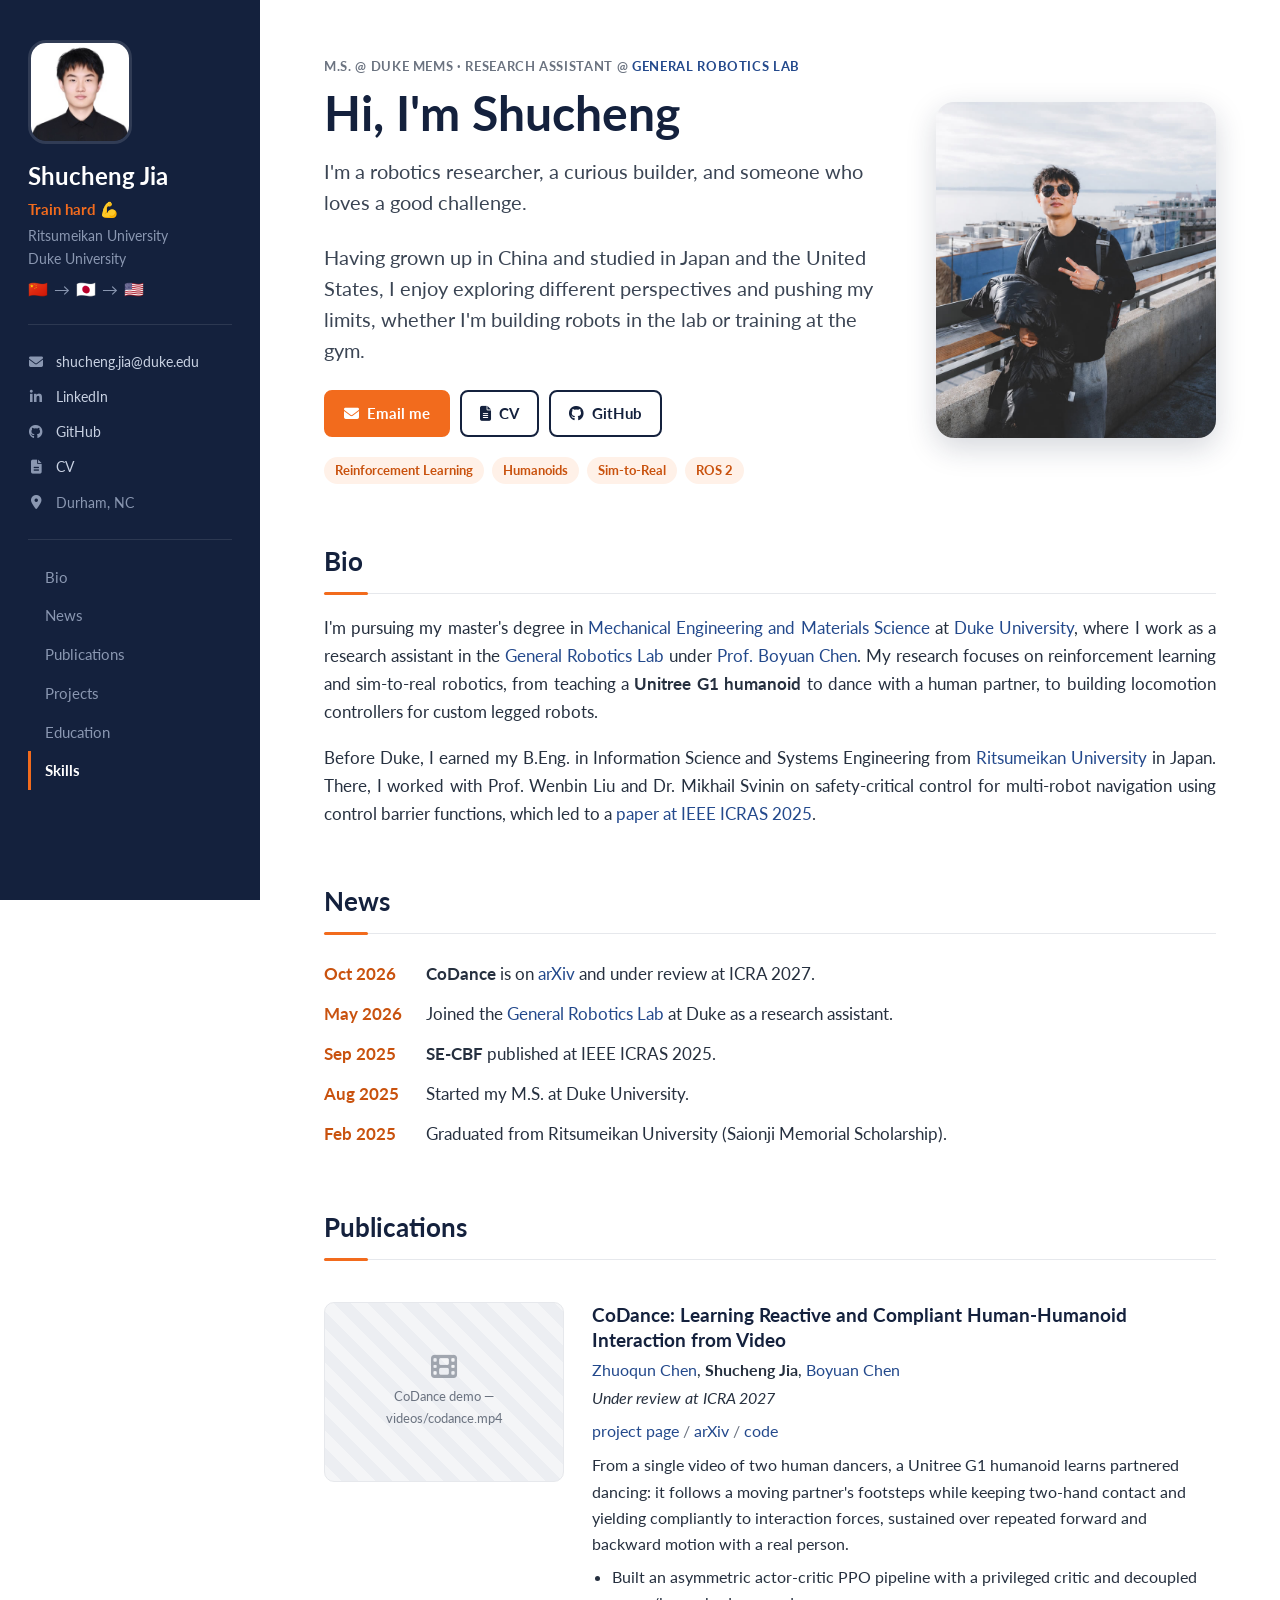
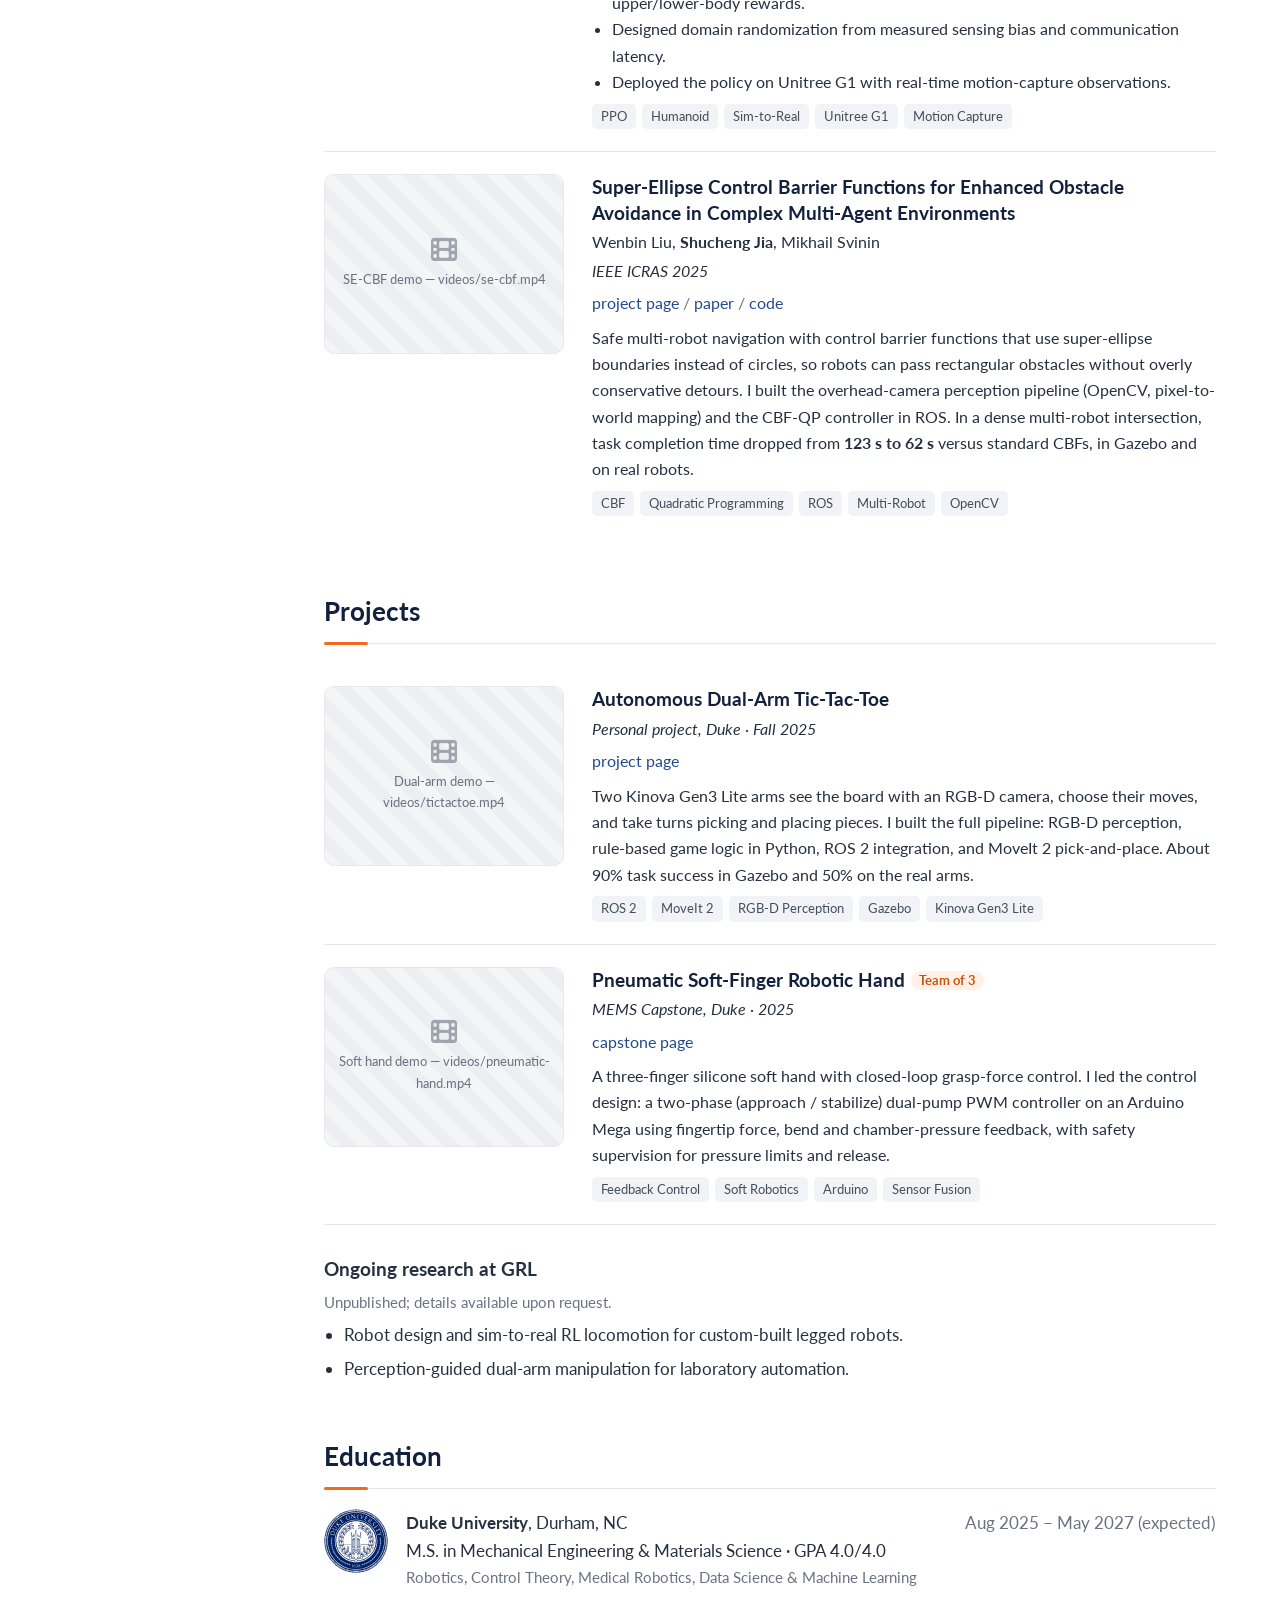
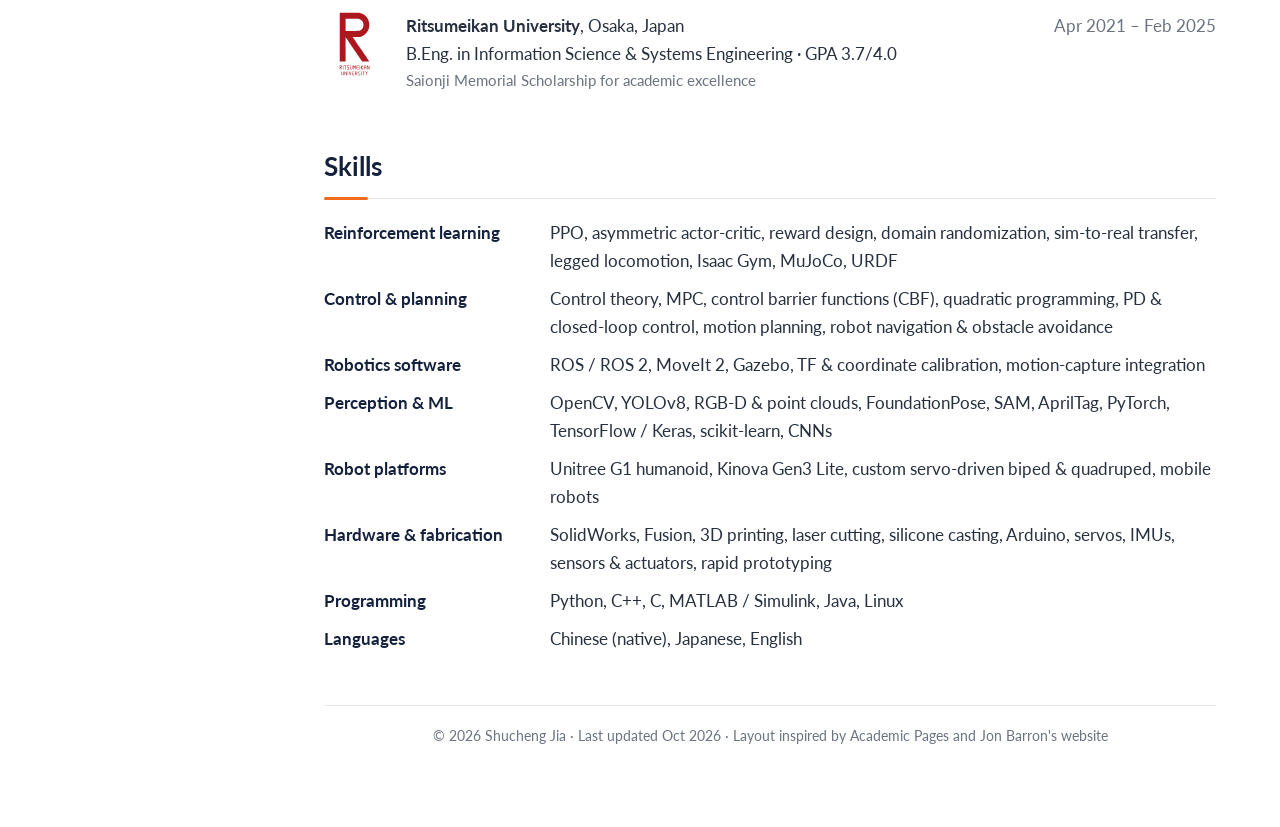
==== index.html @ e2bdc80a "Initial personal website" ====
<!DOCTYPE html>
<html lang="en">
<head>
  <meta charset="utf-8">
  <meta name="viewport" content="width=device-width, initial-scale=1">
  <title>Shucheng Jia</title>
  <meta name="description" content="Shucheng Jia — M.S. student at Duke University working on robot learning, reinforcement learning and sim-to-real deployment.">
  <meta property="og:title" content="Shucheng Jia">
  <meta property="og:description" content="Robot learning · Reinforcement learning · Sim-to-real">
  <meta property="og:image" content="images/profile.png">
  <link rel="icon" href="images/favicon.png">
  <link rel="preconnect" href="https://fonts.googleapis.com">
  <link rel="preconnect" href="https://fonts.gstatic.com" crossorigin>
  <link href="https://fonts.googleapis.com/css2?family=Lato:ital,wght@0,400;0,700;1,400;1,700&display=swap" rel="stylesheet">
  <link rel="stylesheet" href="https://cdnjs.cloudflare.com/ajax/libs/font-awesome/6.5.1/css/all.min.css">
  <link rel="stylesheet" href="css/style.css">
</head>
<body>
<div class="layout">

  <!-- ================= Sidebar (fixed, dark) ================= -->
  <aside class="sidebar">
    <img class="avatar" src="images/profile.png" alt="Shucheng Jia">
    <p class="name">Shucheng Jia</p>
    <p class="tagline">Train hard 💪</p>
    <p class="affil">Ritsumeikan University<br>Duke University</p>
    <p class="journey" aria-label="China, Japan, United States">🇨🇳 → 🇯🇵 → 🇺🇸</p>

    <ul class="contact">
      <li><a href="mailto:shucheng.jia@duke.edu"><i class="fa-solid fa-envelope"></i><span>shucheng.jia@duke.edu</span></a></li>
      <li><a href="https://www.linkedin.com/in/shucheng-jia-72619a384/" target="_blank" rel="noopener"><i class="fa-brands fa-linkedin-in"></i><span>LinkedIn</span></a></li>
      <li><a href="https://github.com/FlashJIA" target="_blank" rel="noopener"><i class="fa-brands fa-github"></i><span>GitHub</span></a></li>
      <li><a href="files/Shucheng_Jia_CV.pdf" target="_blank" rel="noopener"><i class="fa-solid fa-file-lines"></i><span>CV</span></a></li>
      <li class="loc"><i class="fa-solid fa-location-dot"></i><span>Durham, NC</span></li>
    </ul>

    <nav>
      <ul class="quick-links">
        <li><a href="#bio">Bio</a></li>
        <li><a href="#news">News</a></li>
        <li><a href="#publications">Publications</a></li>
        <li><a href="#projects">Projects</a></li>
        <li><a href="#education">Education</a></li>
        <li><a href="#skills">Skills</a></li>
      </ul>
    </nav>
  </aside>

  <!-- ================= Main ================= -->
  <main class="main">

    <header class="hero">
      <div class="hero-text">
        <p class="eyebrow">M.S. @ Duke MEMS · Research Assistant @ <a href="http://generalroboticslab.com/" target="_blank" rel="noopener">General Robotics Lab</a></p>
        <h1>Hi, I'm Shucheng</h1>
        <p class="lead">I'm a robotics researcher, a curious builder, and someone who loves a good challenge.</p>
        <p class="lead">Having grown up in China and studied in Japan and the United States, I enjoy exploring different perspectives and pushing my limits, whether I'm building robots in the lab or training at the gym.</p>
        <div class="cta">
          <a class="btn-primary" href="mailto:shucheng.jia@duke.edu"><i class="fa-solid fa-envelope"></i> Email me</a>
          <a class="btn-outline" href="files/Shucheng_Jia_CV.pdf" target="_blank" rel="noopener"><i class="fa-solid fa-file-lines"></i> CV</a>
          <a class="btn-outline" href="https://github.com/FlashJIA" target="_blank" rel="noopener"><i class="fa-brands fa-github"></i> GitHub</a>
        </div>
        <ul class="chips"><li>Reinforcement Learning</li><li>Humanoids</li><li>Sim-to-Real</li><li>ROS 2</li></ul>
      </div>
      <div class="hero-photo">
        <div class="media-box" data-img="images/hero.jpg" data-label="Your photo"></div>
      </div>
    </header>

    <!-- ---------- Bio ---------- -->
    <section id="bio" class="bio">
      <h2>Bio</h2>
      <p>
        I'm pursuing my master's degree in <a href="https://mems.duke.edu/" target="_blank" rel="noopener">Mechanical Engineering and Materials Science</a>
        at <a href="https://duke.edu/" target="_blank" rel="noopener">Duke University</a>, where I work as a research assistant in the
        <a href="http://generalroboticslab.com/" target="_blank" rel="noopener">General Robotics Lab</a> under
        <a href="http://boyuanchen.com/" target="_blank" rel="noopener">Prof. Boyuan Chen</a>.
        My research focuses on reinforcement learning and sim-to-real robotics, from teaching a <b>Unitree G1 humanoid</b> to dance with a human partner,
        to building locomotion controllers for custom legged robots.
      </p>
      <p>
        Before Duke, I earned my B.Eng. in Information Science and Systems Engineering from
        <a href="https://en.ritsumei.ac.jp/" target="_blank" rel="noopener">Ritsumeikan University</a> in Japan.
        There, I worked with Prof. Wenbin Liu and Dr. Mikhail Svinin on safety-critical control for multi-robot navigation using control barrier functions,
        which led to a <a href="projects/se-cbf.html">paper at IEEE ICRAS 2025</a>.
      </p>
    </section>

    <!-- ---------- News ---------- -->
    <section id="news">
      <h2>News</h2>
      <ul class="news">
        <li><span class="date">Oct 2026</span><span><b>CoDance</b> is on <a href="https://arxiv.org/abs/2610.05324" target="_blank" rel="noopener">arXiv</a> and under review at ICRA 2027.</span></li>
        <li><span class="date">May 2026</span><span>Joined the <a href="http://generalroboticslab.com/" target="_blank" rel="noopener">General Robotics Lab</a> at Duke as a research assistant.</span></li>
        <li><span class="date">Sep 2025</span><span><b>SE-CBF</b> published at IEEE ICRAS 2025.</span></li>
        <li><span class="date">Aug 2025</span><span>Started my M.S. at Duke University.</span></li>
        <li><span class="date">Feb 2025</span><span>Graduated from Ritsumeikan University (Saionji Memorial Scholarship).</span></li>
      </ul>
    </section>

    <!-- ---------- Publications ---------- -->
    <section id="publications">
      <h2>Publications</h2>

      <div class="item">
        <div class="media">
          <div class="media-box" data-video="videos/codance.mp4" data-poster="images/codance.jpg" data-label="CoDance demo"></div>
        </div>
        <div class="body">
          <p class="title"><a href="https://generalroboticslab.com/CoDance" target="_blank" rel="noopener">CoDance: Learning Reactive and Compliant Human-Humanoid Interaction from Video</a></p>
          <p class="authors"><a href="https://zhuoqun-chen.github.io/" target="_blank" rel="noopener">Zhuoqun Chen</a>, <b>Shucheng Jia</b>, <a href="http://boyuanchen.com/" target="_blank" rel="noopener">Boyuan Chen</a></p>
          <p class="venue">Under review at ICRA 2027</p>
          <p class="links">
            <a href="https://generalroboticslab.com/CoDance" target="_blank" rel="noopener">project page</a>
            <a href="https://arxiv.org/abs/2610.05324" target="_blank" rel="noopener">arXiv</a>
            <a href="https://github.com/generalroboticslab/codance" target="_blank" rel="noopener">code</a>
          </p>
          <div class="desc">
            From a single video of two human dancers, a Unitree G1 humanoid learns partnered dancing: it follows a moving partner's footsteps
            while keeping two-hand contact and yielding compliantly to interaction forces, sustained over repeated forward and backward motion with a real person.
            <ul>
              <li>Built an asymmetric actor-critic PPO pipeline with a privileged critic and decoupled upper/lower-body rewards.</li>
              <li>Designed domain randomization from measured sensing bias and communication latency.</li>
              <li>Deployed the policy on Unitree G1 with real-time motion-capture observations.</li>
            </ul>
          </div>
          <ul class="tags"><li>PPO</li><li>Humanoid</li><li>Sim-to-Real</li><li>Unitree G1</li><li>Motion Capture</li></ul>
        </div>
      </div>

      <div class="item">
        <div class="media">
          <div class="media-box" data-video="videos/se-cbf.mp4" data-poster="images/se-cbf.jpg" data-label="SE-CBF demo"></div>
        </div>
        <div class="body">
          <p class="title"><a href="projects/se-cbf.html">Super-Ellipse Control Barrier Functions for Enhanced Obstacle Avoidance in Complex Multi-Agent Environments</a></p>
          <p class="authors">Wenbin Liu, <b>Shucheng Jia</b>, Mikhail Svinin</p>
          <p class="venue">IEEE ICRAS 2025</p>
          <p class="links">
            <a href="projects/se-cbf.html">project page</a>
            <a href="https://ieeexplore.ieee.org/document/11108843" target="_blank" rel="noopener">paper</a>
            <a href="https://github.com/FlashJIA/Super-ellipse-CBF" target="_blank" rel="noopener">code</a>
          </p>
          <div class="desc">
            Safe multi-robot navigation with control barrier functions that use super-ellipse boundaries instead of circles, so robots can pass rectangular obstacles without overly conservative detours.
            I built the overhead-camera perception pipeline (OpenCV, pixel-to-world mapping) and the CBF-QP controller in ROS.
            In a dense multi-robot intersection, task completion time dropped from <b>123 s to 62 s</b> versus standard CBFs, in Gazebo and on real robots.
          </div>
          <ul class="tags"><li>CBF</li><li>Quadratic Programming</li><li>ROS</li><li>Multi-Robot</li><li>OpenCV</li></ul>
        </div>
      </div>
    </section>

    <!-- ---------- Projects ---------- -->
    <section id="projects">
      <h2>Projects</h2>

      <div class="item">
        <div class="media">
          <div class="media-box" data-video="videos/tictactoe.mp4" data-poster="images/tictactoe.jpg" data-label="Dual-arm demo"></div>
        </div>
        <div class="body">
          <p class="title"><a href="projects/dual-arm-tictactoe.html">Autonomous Dual-Arm Tic-Tac-Toe</a></p>
          <p class="venue">Personal project, Duke · Fall 2025</p>
          <p class="links"><a href="projects/dual-arm-tictactoe.html">project page</a></p>
          <div class="desc">
            Two Kinova Gen3 Lite arms see the board with an RGB-D camera, choose their moves, and take turns picking and placing pieces.
            I built the full pipeline: RGB-D perception, rule-based game logic in Python, ROS 2 integration, and MoveIt 2 pick-and-place.
            About 90% task success in Gazebo and 50% on the real arms.
          </div>
          <ul class="tags"><li>ROS 2</li><li>MoveIt 2</li><li>RGB-D Perception</li><li>Gazebo</li><li>Kinova Gen3 Lite</li></ul>
        </div>
      </div>

      <div class="item">
        <div class="media">
          <div class="media-box" data-video="videos/pneumatic-hand.mp4" data-poster="images/pneumatic-hand.jpg" data-label="Soft hand demo"></div>
        </div>
        <div class="body">
          <p class="title"><a href="https://sites.duke.edu/memscapstone/2025-a-pneumatic-finger-robotic-hand/" target="_blank" rel="noopener">Pneumatic Soft-Finger Robotic Hand</a><span class="badge">Team of 3</span></p>
          <p class="venue">MEMS Capstone, Duke · 2025</p>
          <p class="links"><a href="https://sites.duke.edu/memscapstone/2025-a-pneumatic-finger-robotic-hand/" target="_blank" rel="noopener">capstone page</a></p>
          <div class="desc">
            A three-finger silicone soft hand with closed-loop grasp-force control. I led the control design:
            a two-phase (approach / stabilize) dual-pump PWM controller on an Arduino Mega using fingertip force, bend and chamber-pressure feedback,
            with safety supervision for pressure limits and release.
          </div>
          <ul class="tags"><li>Feedback Control</li><li>Soft Robotics</li><li>Arduino</li><li>Sensor Fusion</li></ul>
        </div>
      </div>

      <h3 style="margin:28px 0 6px;font-size:19px;">Ongoing research at GRL</h3>
      <p style="margin:0 0 6px;color:var(--text-muted);font-size:15px;">Unpublished; details available upon request.</p>
      <ul class="compact">
        <li>Robot design and sim-to-real RL locomotion for custom-built legged robots.</li>
        <li>Perception-guided dual-arm manipulation for laboratory automation.</li>
      </ul>
    </section>

    <!-- ---------- Education ---------- -->
    <section id="education">
      <h2>Education</h2>
      <div class="edu-row">
        <img class="edu-logo" src="images/logos/duke.svg" alt="Duke University logo">
        <div class="edu-info">
          <p><b>Duke University</b>, Durham, NC</p>
          <p>M.S. in Mechanical Engineering &amp; Materials Science · GPA 4.0/4.0</p>
          <p style="color:var(--text-muted);font-size:15px;">Robotics, Control Theory, Medical Robotics, Data Science &amp; Machine Learning</p>
        </div>
        <span class="when">Aug 2025 – May 2027 (expected)</span>
      </div>
      <div class="edu-row">
        <img class="edu-logo" src="images/logos/ritsumeikan.svg" alt="Ritsumeikan University logo">
        <div class="edu-info">
          <p><b>Ritsumeikan University</b>, Osaka, Japan</p>
          <p>B.Eng. in Information Science &amp; Systems Engineering · GPA 3.7/4.0</p>
          <p style="color:var(--text-muted);font-size:15px;">Saionji Memorial Scholarship for academic excellence</p>
        </div>
        <span class="when">Apr 2021 – Feb 2025</span>
      </div>
    </section>

    <!-- ---------- Skills ---------- -->
    <section id="skills" class="skills">
      <h2>Skills</h2>
      <dl>
        <dt>Reinforcement learning</dt>
        <dd>PPO, asymmetric actor-critic, reward design, domain randomization, sim-to-real transfer, legged locomotion, Isaac Gym, MuJoCo, URDF</dd>
        <dt>Control &amp; planning</dt>
        <dd>Control theory, MPC, control barrier functions (CBF), quadratic programming, PD &amp; closed-loop control, motion planning, robot navigation &amp; obstacle avoidance</dd>
        <dt>Robotics software</dt>
        <dd>ROS / ROS 2, MoveIt 2, Gazebo, TF &amp; coordinate calibration, motion-capture integration</dd>
        <dt>Perception &amp; ML</dt>
        <dd>OpenCV, YOLOv8, RGB-D &amp; point clouds, FoundationPose, SAM, AprilTag, PyTorch, TensorFlow / Keras, scikit-learn, CNNs</dd>
        <dt>Robot platforms</dt>
        <dd>Unitree G1 humanoid, Kinova Gen3 Lite, custom servo-driven biped &amp; quadruped, mobile robots</dd>
        <dt>Hardware &amp; fabrication</dt>
        <dd>SolidWorks, Fusion, 3D printing, laser cutting, silicone casting, Arduino, servos, IMUs, sensors &amp; actuators, rapid prototyping</dd>
        <dt>Programming</dt>
        <dd>Python, C++, C, MATLAB / Simulink, Java, Linux</dd>
        <dt>Languages</dt>
        <dd>Chinese (native), Japanese, English</dd>
      </dl>
    </section>

    <footer>
      © 2026 Shucheng Jia · Last updated Oct 2026 · Layout inspired by Academic Pages and Jon Barron's website
    </footer>
  </main>
</div>
<script src="js/main.js"></script>
</body>
</html>
---- css/style.css ----
/* ==========================================================
   Shucheng Jia — personal website
   Fixed dark sidebar + left-aligned hero + project rows
   Palette: deep ink navy + energetic orange
   ========================================================== */

:root {
  --ink: #14213d;          /* sidebar, headings */
  --ink-text: #c9d2e3;     /* text on ink */
  --ink-muted: #8a97b1;

  --accent: #f26b1d;       /* orange */
  --accent-dark: #c9520e;
  --accent-soft: #fff1e8;

  --text: #26303f;
  --text-muted: #6b7380;
  --link: #23498c;
  --link-hover: var(--accent-dark);
  --border: #e6e8ec;
  --bg: #ffffff;
  --bg-soft: #f6f7f9;
  --tag-bg: #f1f3f6;
  --tag-text: #44505e;
  --todo-bg: #fff3b0;
  --todo-text: #7a5b00;

  --sidebar-w: 260px;
  --radius: 10px;
}

* { box-sizing: border-box; }

html { scroll-behavior: smooth; scroll-padding-top: 24px; }

body {
  margin: 0;
  background: var(--bg);
  color: var(--text);
  font-family: "Lato", -apple-system, BlinkMacSystemFont, "Segoe UI", Helvetica, Arial, sans-serif;
  font-size: 17px;
  line-height: 1.65;
  -webkit-font-smoothing: antialiased;
}

a { color: var(--link); text-decoration: none; transition: color 0.15s; }
a:hover { color: var(--link-hover); text-decoration: underline; }

/* ---------- Layout ---------- */

.sidebar {
  position: fixed;
  top: 0;
  left: 0;
  bottom: 0;
  width: var(--sidebar-w);
  overflow-y: auto;
  background: var(--ink);
  color: var(--ink-text);
  padding: 40px 28px 28px;
  display: flex;
  flex-direction: column;
}

.main {
  margin-left: var(--sidebar-w);
  padding: 56px 64px 80px;
}

.main > * { max-width: 1000px; }

/* ---------- Sidebar ---------- */

.avatar {
  width: 104px;
  height: 104px;
  border-radius: 18px;
  object-fit: cover;
  display: block;
  margin: 0 0 18px;
  border: 3px solid rgba(255, 255, 255, 0.12);
}

.sidebar .name {
  color: #fff;
  font-size: 24px;
  font-weight: 700;
  line-height: 1.2;
  margin: 0;
}

.sidebar .tagline {
  color: var(--accent);
  font-size: 15px;
  font-weight: 700;
  margin: 6px 0 2px;
}

.sidebar .affil {
  color: var(--ink-muted);
  font-size: 14px;
  margin: 0 0 6px;
}

.sidebar .journey {
  color: var(--ink-muted);
  font-size: 16px;
  letter-spacing: 1px;
  margin: 0 0 22px;
}

.contact {
  list-style: none;
  padding: 18px 0;
  margin: 0 0 18px;
  border-top: 1px solid rgba(255, 255, 255, 0.1);
  border-bottom: 1px solid rgba(255, 255, 255, 0.1);
}

.contact li { margin: 2px 0; font-size: 14px; }

.contact a,
.contact .loc {
  display: flex;
  align-items: center;
  gap: 12px;
  padding: 5px 0;
  color: var(--ink-text);
}

.contact a:hover { color: #fff; text-decoration: none; }
.contact a:hover i { color: var(--accent); }
.contact .loc { color: var(--ink-muted); }

.contact i {
  width: 16px;
  text-align: center;
  color: var(--ink-muted);
  transition: color 0.15s;
}

.contact span { overflow-wrap: anywhere; }

.quick-links {
  list-style: none;
  padding: 0;
  margin: 0;
}

.quick-links a {
  display: block;
  padding: 7px 0 7px 14px;
  border-left: 3px solid transparent;
  color: var(--ink-muted);
  font-size: 15px;
  transition: color 0.15s, border-color 0.15s;
}

.quick-links a:hover { color: #fff; text-decoration: none; }

.quick-links a.active {
  color: #fff;
  font-weight: 700;
  border-left-color: var(--accent);
}

/* ---------- Hero ---------- */

.hero {
  display: flex;
  align-items: center;
  gap: 48px;
  margin-bottom: 56px;
}

.hero-text { flex: 1; min-width: 0; }

.eyebrow {
  font-size: 13px;
  font-weight: 700;
  letter-spacing: 0.05em;
  color: var(--text-muted);
  text-transform: uppercase;
  margin: 0 0 10px;
}

.hero h1 {
  font-size: 48px;
  line-height: 1.1;
  color: var(--ink);
  margin: 0 0 16px;
}


.lead {
  font-size: 20px;
  line-height: 1.55;
  color: #3b4554;
  margin: 0 0 24px;
  max-width: 34em;
}

.cta { display: flex; flex-wrap: wrap; gap: 10px; margin-bottom: 20px; }

.btn-primary,
.btn-outline {
  display: inline-flex;
  align-items: center;
  gap: 8px;
  padding: 9px 18px;
  border-radius: 8px;
  font-size: 15px;
  font-weight: 700;
  transition: background 0.15s, color 0.15s, border-color 0.15s, transform 0.15s;
}

.btn-primary { background: var(--accent); color: #fff; border: 2px solid var(--accent); }
.btn-primary:hover { background: var(--accent-dark); border-color: var(--accent-dark); color: #fff; text-decoration: none; transform: translateY(-1px); }

.btn-outline { background: transparent; color: var(--ink); border: 2px solid var(--ink); }
.btn-outline:hover { background: var(--ink); color: #fff; text-decoration: none; transform: translateY(-1px); }

.chips { display: flex; flex-wrap: wrap; gap: 8px; list-style: none; padding: 0; margin: 0; }
.chips li {
  font-size: 13px;
  font-weight: 700;
  color: var(--accent-dark);
  background: var(--accent-soft);
  padding: 3px 11px;
  border-radius: 999px;
}

.hero-photo {
  flex: 0 0 280px;
  aspect-ratio: 5 / 6;
  border-radius: 18px;
  overflow: hidden;
  box-shadow: 0 10px 30px rgba(20, 33, 61, 0.18);
}

.hero-photo .media-box { aspect-ratio: auto; height: 100%; border: none; border-radius: 0; }

/* ---------- Sections ---------- */

section { margin-bottom: 52px; }

h2 {
  position: relative;
  font-size: 26px;
  color: var(--ink);
  margin: 0 0 20px;
  padding-bottom: 10px;
  border-bottom: 1px solid var(--border);
}

h2::after {
  content: "";
  position: absolute;
  left: 0;
  bottom: -2px;
  width: 44px;
  height: 3px;
  border-radius: 2px;
  background: var(--accent);
}

.bio p { text-align: justify; }

/* News */
.news { list-style: none; padding: 0; margin: 0; }
.news li { display: flex; gap: 16px; padding: 6px 0; }
.news .date {
  flex: 0 0 86px;
  font-weight: 700;
  color: var(--accent-dark);
  font-variant-numeric: tabular-nums;
}

/* ---------- Project / publication rows ---------- */

.item {
  display: flex;
  gap: 28px;
  padding: 22px 0;
  border-bottom: 1px solid var(--border);
}

.item:last-child { border-bottom: none; }
.item .media { flex: 0 0 240px; }
.item .body { flex: 1; min-width: 0; }

.item .title {
  font-size: 19px;
  font-weight: 700;
  margin: 0 0 4px;
  line-height: 1.35;
}

.item .title a { color: var(--ink); }
.item .title a:hover { color: var(--accent-dark); }

.item .authors { margin: 0; font-size: 16px; }
.item .venue { margin: 2px 0 6px; font-style: italic; font-size: 16px; }
.item .links { margin: 4px 0 8px; font-size: 16px; }
.item .links a + a::before { content: " / "; color: var(--text-muted); }
.item .desc { margin: 6px 0 0; font-size: 16px; }
.item .desc ul { margin: 6px 0 0; padding-left: 20px; }

.badge {
  display: inline-block;
  font-size: 13px;
  font-weight: 700;
  padding: 1px 8px;
  border-radius: 999px;
  background: var(--accent-soft);
  color: var(--accent-dark);
  margin-left: 6px;
  vertical-align: 2px;
}

.tags { display: flex; flex-wrap: wrap; gap: 6px; margin: 8px 0 0; padding: 0; list-style: none; }
.tags li {
  font-size: 13px;
  background: var(--tag-bg);
  color: var(--tag-text);
  padding: 2px 9px;
  border-radius: 5px;
}

/* Media boxes: image, hover-to-play video, or placeholder */
.media-box {
  position: relative;
  width: 100%;
  aspect-ratio: 4 / 3;
  border-radius: var(--radius);
  overflow: hidden;
  background: var(--bg-soft);
  border: 1px solid var(--border);
}

.media-box img,
.media-box video {
  position: absolute;
  inset: 0;
  width: 100%;
  height: 100%;
  object-fit: cover;
  display: block;
}

.media-box.placeholder {
  display: flex;
  align-items: center;
  justify-content: center;
  text-align: center;
  padding: 12px;
  font-size: 13px;
  color: var(--text-muted);
  background: repeating-linear-gradient(45deg, #f4f5f7 0 12px, #eceef2 12px 24px);
}

.media-box.placeholder i { display: block; font-size: 26px; margin-bottom: 6px; opacity: 0.6; }

/* Media at its natural aspect ratio (no cropping), e.g. wide side-by-side comparisons */
.media-box.natural,
.hero-media .media-box.natural { aspect-ratio: auto; background: #000; }
.media-box.natural video,
.media-box.natural img { position: static; height: auto; }
.media-narrow { max-width: 440px; margin: 0 auto; }

/* Compact list (ongoing work) */
.compact { padding-left: 20px; margin: 0; }
.compact li { margin: 6px 0; }

.skills dl { margin: 0; display: grid; grid-template-columns: 210px 1fr; row-gap: 10px; column-gap: 16px; }
.skills dt { font-weight: 700; color: var(--ink); }
.skills dd { margin: 0; }

.edu-row { display: flex; align-items: flex-start; gap: 18px; }
.edu-row + .edu-row { margin-top: 22px; }
.edu-logo { flex: none; width: 64px; height: 64px; object-fit: contain; }
.edu-info { flex: 1; min-width: 0; }
.edu-row .when { color: var(--text-muted); white-space: nowrap; }
@media (max-width: 640px) {
  .edu-row { flex-wrap: wrap; }
  .edu-logo { width: 48px; height: 48px; }
  .edu-row .when { flex-basis: 100%; padding-left: 66px; }
}
.edu-row p { margin: 0; }

/* Placeholders that must be filled before publishing */
.todo {
  background: var(--todo-bg);
  color: var(--todo-text);
  padding: 0 5px;
  border-radius: 4px;
  font-size: 0.9em;
  font-style: normal;
}

footer {
  margin-top: 40px;
  padding-top: 18px;
  border-top: 1px solid var(--border);
  color: var(--text-muted);
  font-size: 14px;
  text-align: center;
}

/* ---------- Project detail pages ---------- */

.project-page {
  max-width: 960px;
  margin: 0 auto;
  padding: 40px 24px 80px;
}

.back-link { font-size: 15px; }

.project-header { text-align: center; margin: 24px 0 28px; }
.project-header h1 { font-size: 38px; line-height: 1.2; color: var(--ink); margin: 0 0 10px; }
.project-header .subtitle { color: var(--text-muted); margin: 0 0 6px; }

.btn-row { display: flex; justify-content: center; gap: 10px; flex-wrap: wrap; margin-top: 16px; }

.btn {
  display: inline-flex;
  align-items: center;
  gap: 8px;
  padding: 8px 18px;
  border-radius: 999px;
  background: var(--ink);
  color: #fff;
  font-size: 15px;
}

.btn:hover { background: var(--accent); color: #fff; text-decoration: none; }
.btn.disabled { background: #b8bcc4; pointer-events: none; }

.hero-media { margin: 0 0 32px; }
.hero-media .media-box { aspect-ratio: 16 / 9; }
.caption { font-size: 14px; color: var(--text-muted); text-align: center; margin-top: 8px; }

.project-page h2 { margin-top: 40px; }

.stat-row { display: grid; grid-template-columns: repeat(auto-fit, minmax(180px, 1fr)); gap: 14px; margin: 16px 0; }
.stat {
  background: var(--bg-soft);
  border: 1px solid var(--border);
  border-radius: var(--radius);
  padding: 16px;
  text-align: center;
}
.stat .num { font-size: 28px; font-weight: 700; color: var(--accent); line-height: 1.2; }
.stat .lbl { font-size: 14px; color: var(--text-muted); }

.media-grid { display: grid; grid-template-columns: repeat(auto-fit, minmax(260px, 1fr)); gap: 16px; }

/* ---------- Responsive ---------- */

@media (max-width: 1180px) {
  .main { padding: 48px 40px 72px; }
  .hero { gap: 32px; }
  .hero-photo { flex-basis: 220px; }
  .hero h1 { font-size: 40px; }
}

@media (max-width: 900px) {
  .sidebar {
    position: static;
    width: 100%;
    padding: 28px 20px 16px;
    align-items: center;
    text-align: center;
  }

  .avatar { width: 88px; height: 88px; margin: 0 auto 12px; }
  .sidebar .affil { margin-bottom: 4px; }
  .sidebar .journey { margin-bottom: 14px; }

  .contact {
    display: flex;
    flex-wrap: wrap;
    justify-content: center;
    gap: 4px 18px;
    padding: 12px 0;
    margin-bottom: 10px;
    width: 100%;
  }

  .contact .loc { display: none; }

  nav { width: 100%; }

  .quick-links {
    display: flex;
    gap: 4px;
    overflow-x: auto;
    -webkit-overflow-scrolling: touch;
  }

  .quick-links a {
    white-space: nowrap;
    border-left: none;
    border-bottom: 3px solid transparent;
    padding: 6px 10px;
  }

  .quick-links a.active { border-bottom-color: var(--accent); }

  .main { margin-left: 0; padding: 28px 16px 60px; }

  .hero { flex-direction: column-reverse; align-items: flex-start; gap: 24px; margin-bottom: 40px; }
  .hero-photo { flex-basis: auto; width: min(300px, 100%); align-self: center; }
  .hero h1 { font-size: 34px; }
  .lead { font-size: 18px; }

  .item { flex-direction: column; gap: 14px; }
  .item .media { flex-basis: auto; width: 100%; }
  .item .media-box { aspect-ratio: 16 / 9; }

  .skills dl { grid-template-columns: 1fr; row-gap: 2px; }
  .skills dd { margin-bottom: 10px; }

  .bio p { text-align: left; }
}
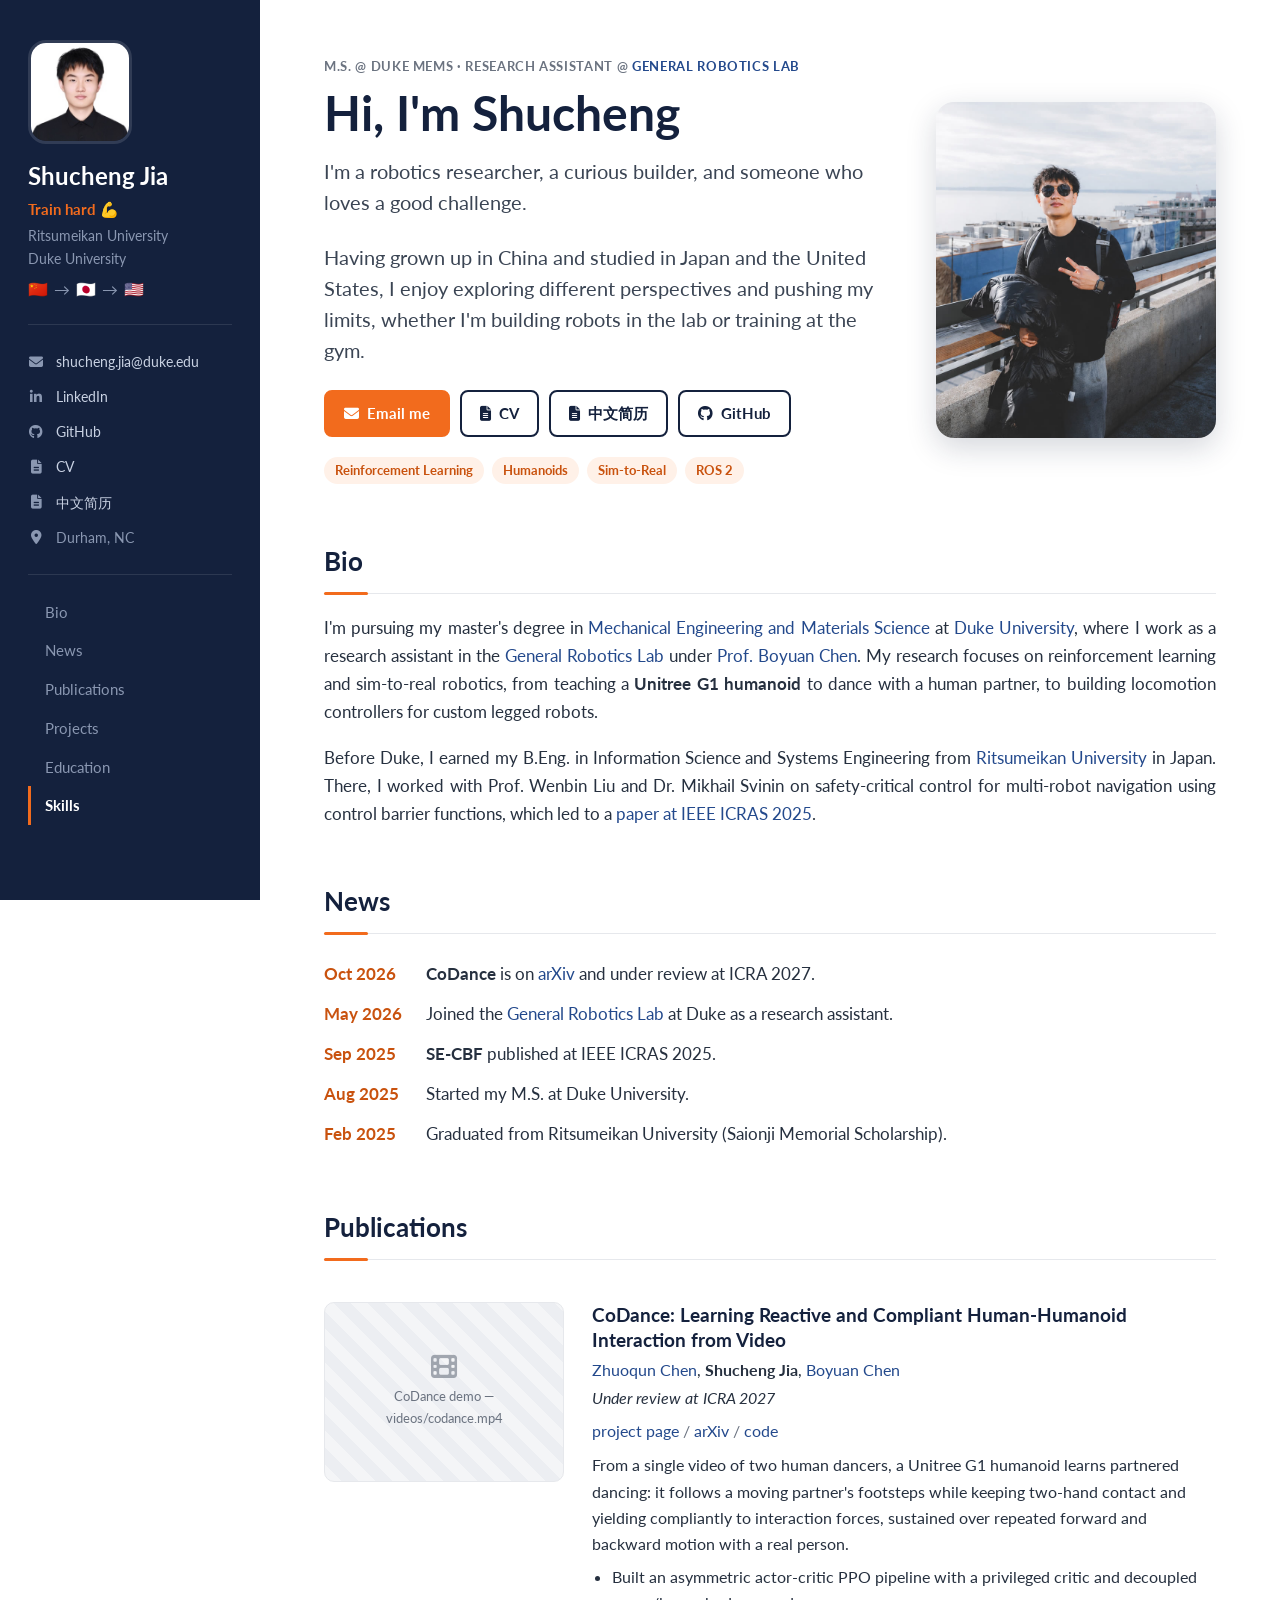
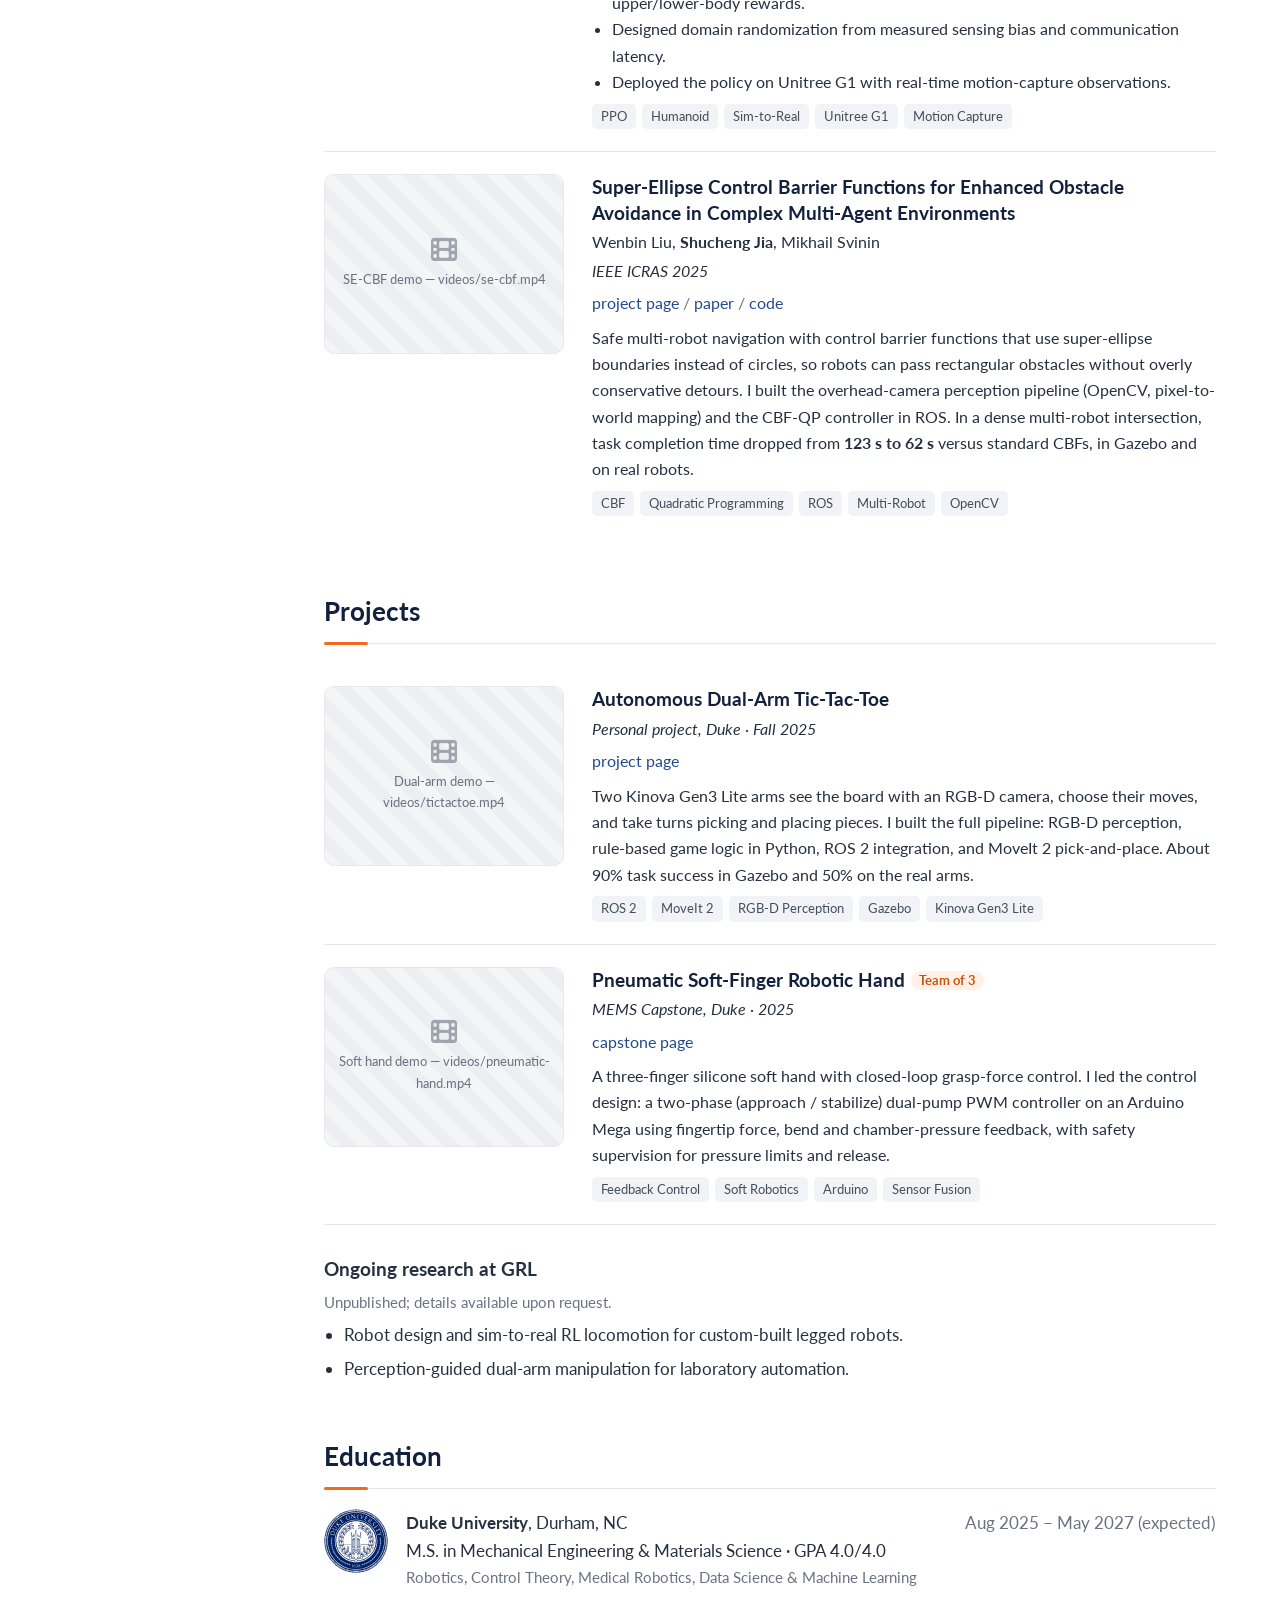
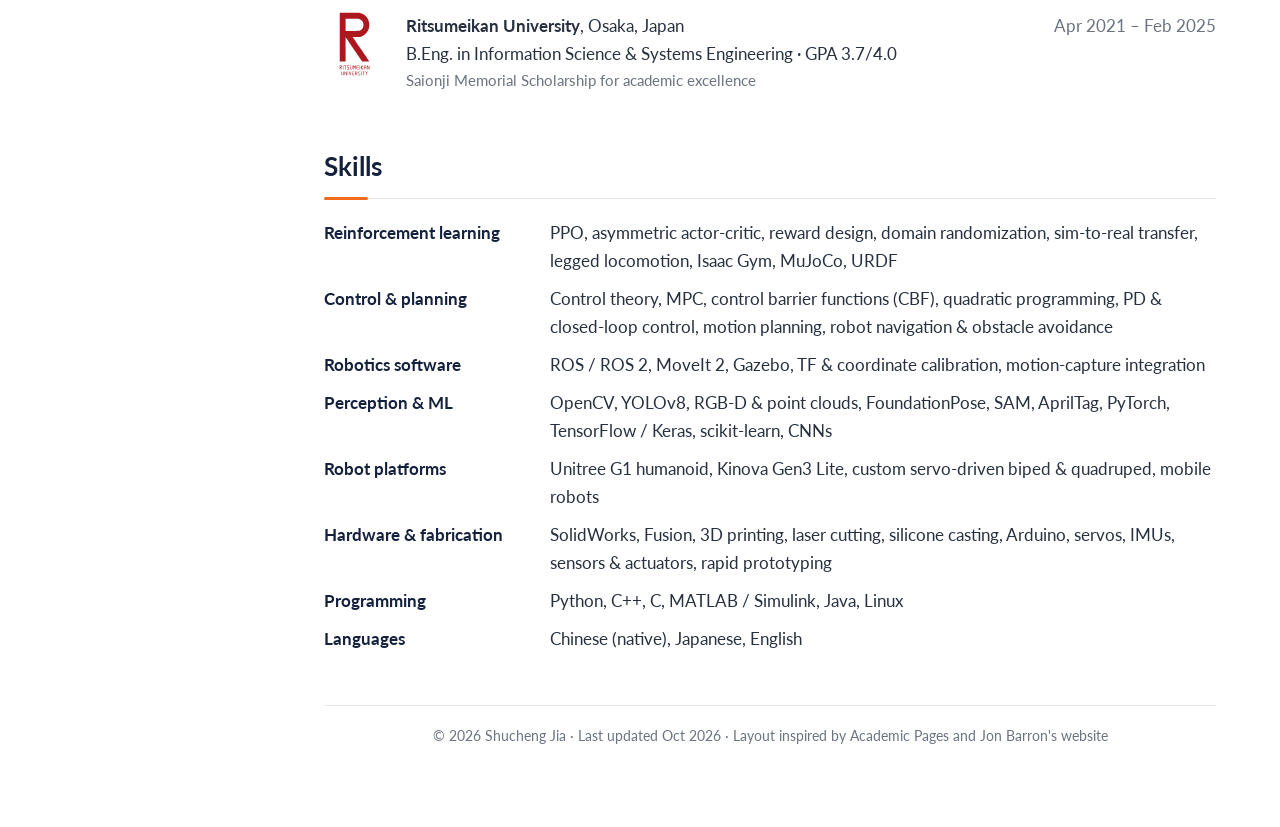
==== commit bf9188e7: "Add English and Chinese CVs, CV build script" ====
--- a/index.html
+++ b/index.html
@@ -31,6 +31,7 @@
       <li><a href="https://www.linkedin.com/in/shucheng-jia-72619a384/" target="_blank" rel="noopener"><i class="fa-brands fa-linkedin-in"></i><span>LinkedIn</span></a></li>
       <li><a href="https://github.com/FlashJIA" target="_blank" rel="noopener"><i class="fa-brands fa-github"></i><span>GitHub</span></a></li>
       <li><a href="files/Shucheng_Jia_CV.pdf" target="_blank" rel="noopener"><i class="fa-solid fa-file-lines"></i><span>CV</span></a></li>
+      <li><a href="files/Shucheng_Jia_CV_zh.pdf" target="_blank" rel="noopener" lang="zh"><i class="fa-solid fa-file-lines"></i><span>中文简历</span></a></li>
       <li class="loc"><i class="fa-solid fa-location-dot"></i><span>Durham, NC</span></li>
     </ul>
 
@@ -58,6 +59,7 @@
         <div class="cta">
           <a class="btn-primary" href="mailto:shucheng.jia@duke.edu"><i class="fa-solid fa-envelope"></i> Email me</a>
           <a class="btn-outline" href="files/Shucheng_Jia_CV.pdf" target="_blank" rel="noopener"><i class="fa-solid fa-file-lines"></i> CV</a>
+          <a class="btn-outline" href="files/Shucheng_Jia_CV_zh.pdf" target="_blank" rel="noopener" lang="zh"><i class="fa-solid fa-file-lines"></i> 中文简历</a>
           <a class="btn-outline" href="https://github.com/FlashJIA" target="_blank" rel="noopener"><i class="fa-brands fa-github"></i> GitHub</a>
         </div>
         <ul class="chips"><li>Reinforcement Learning</li><li>Humanoids</li><li>Sim-to-Real</li><li>ROS 2</li></ul>
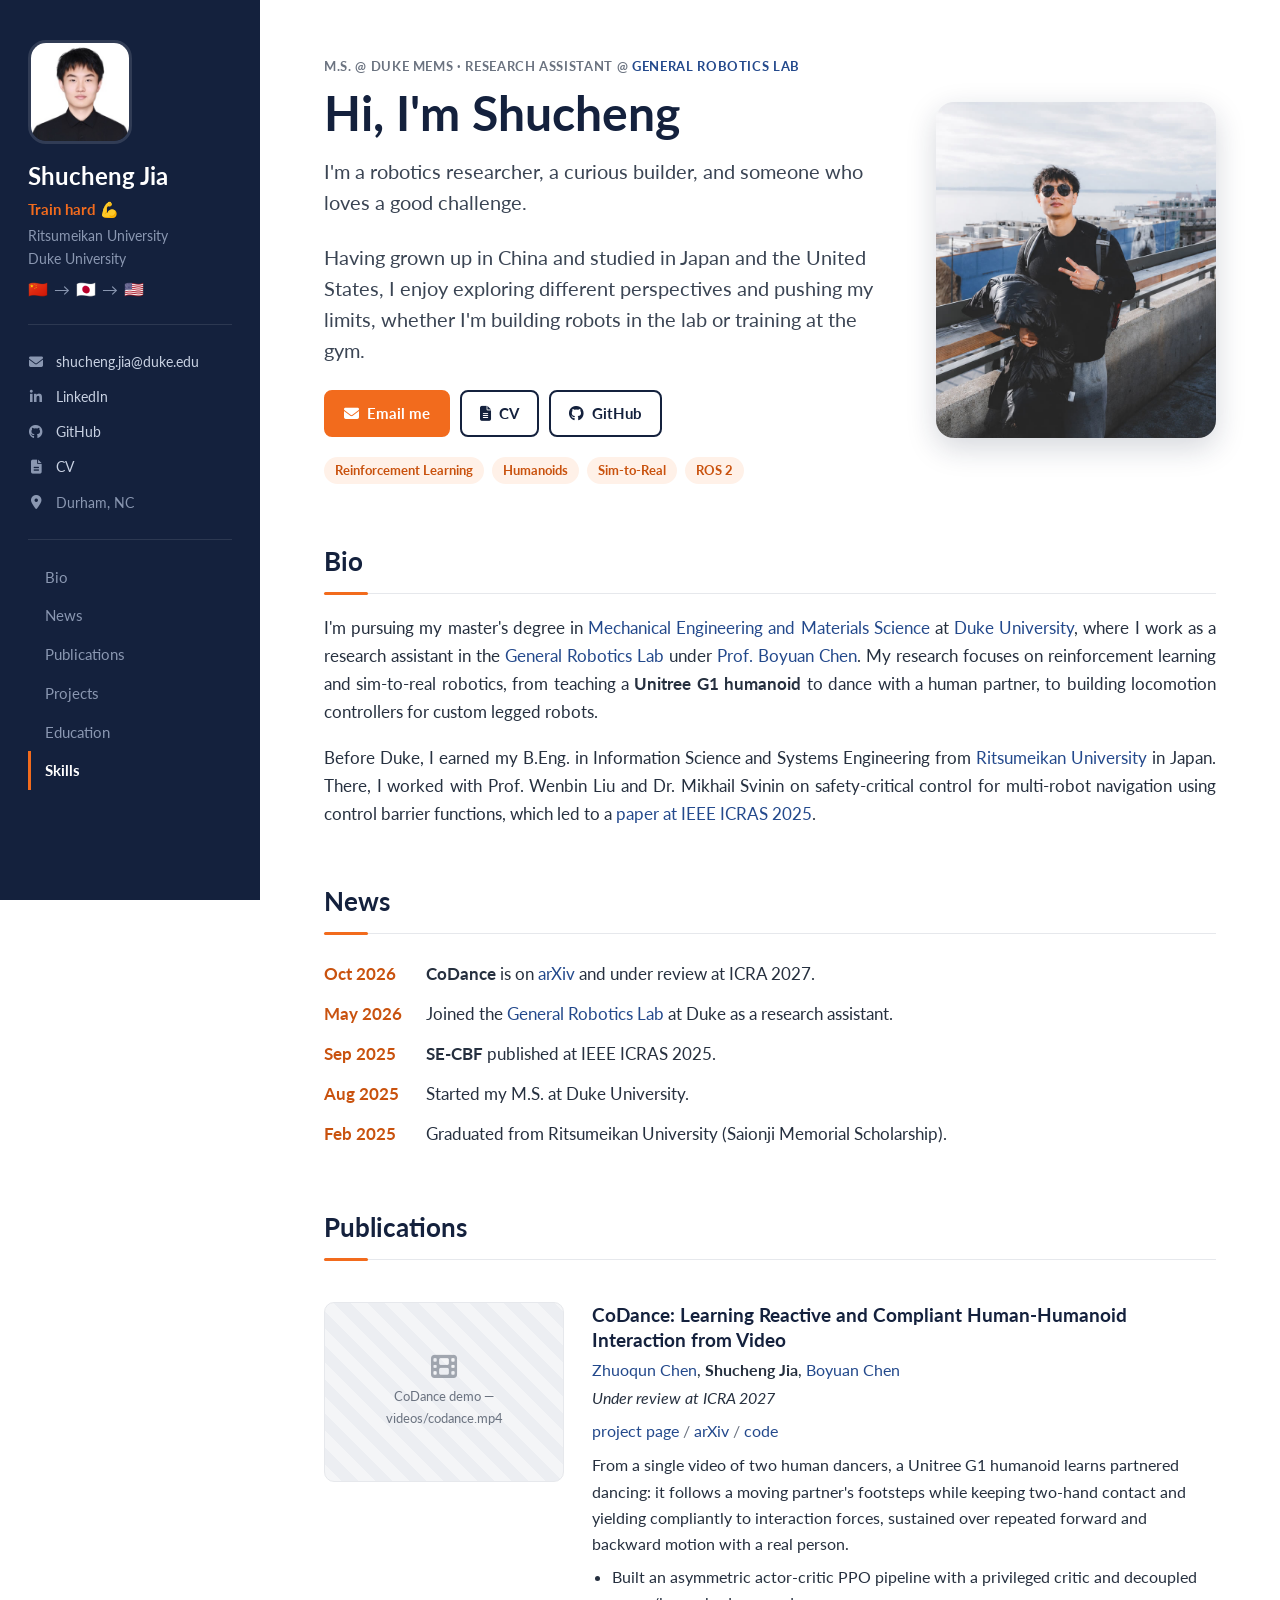
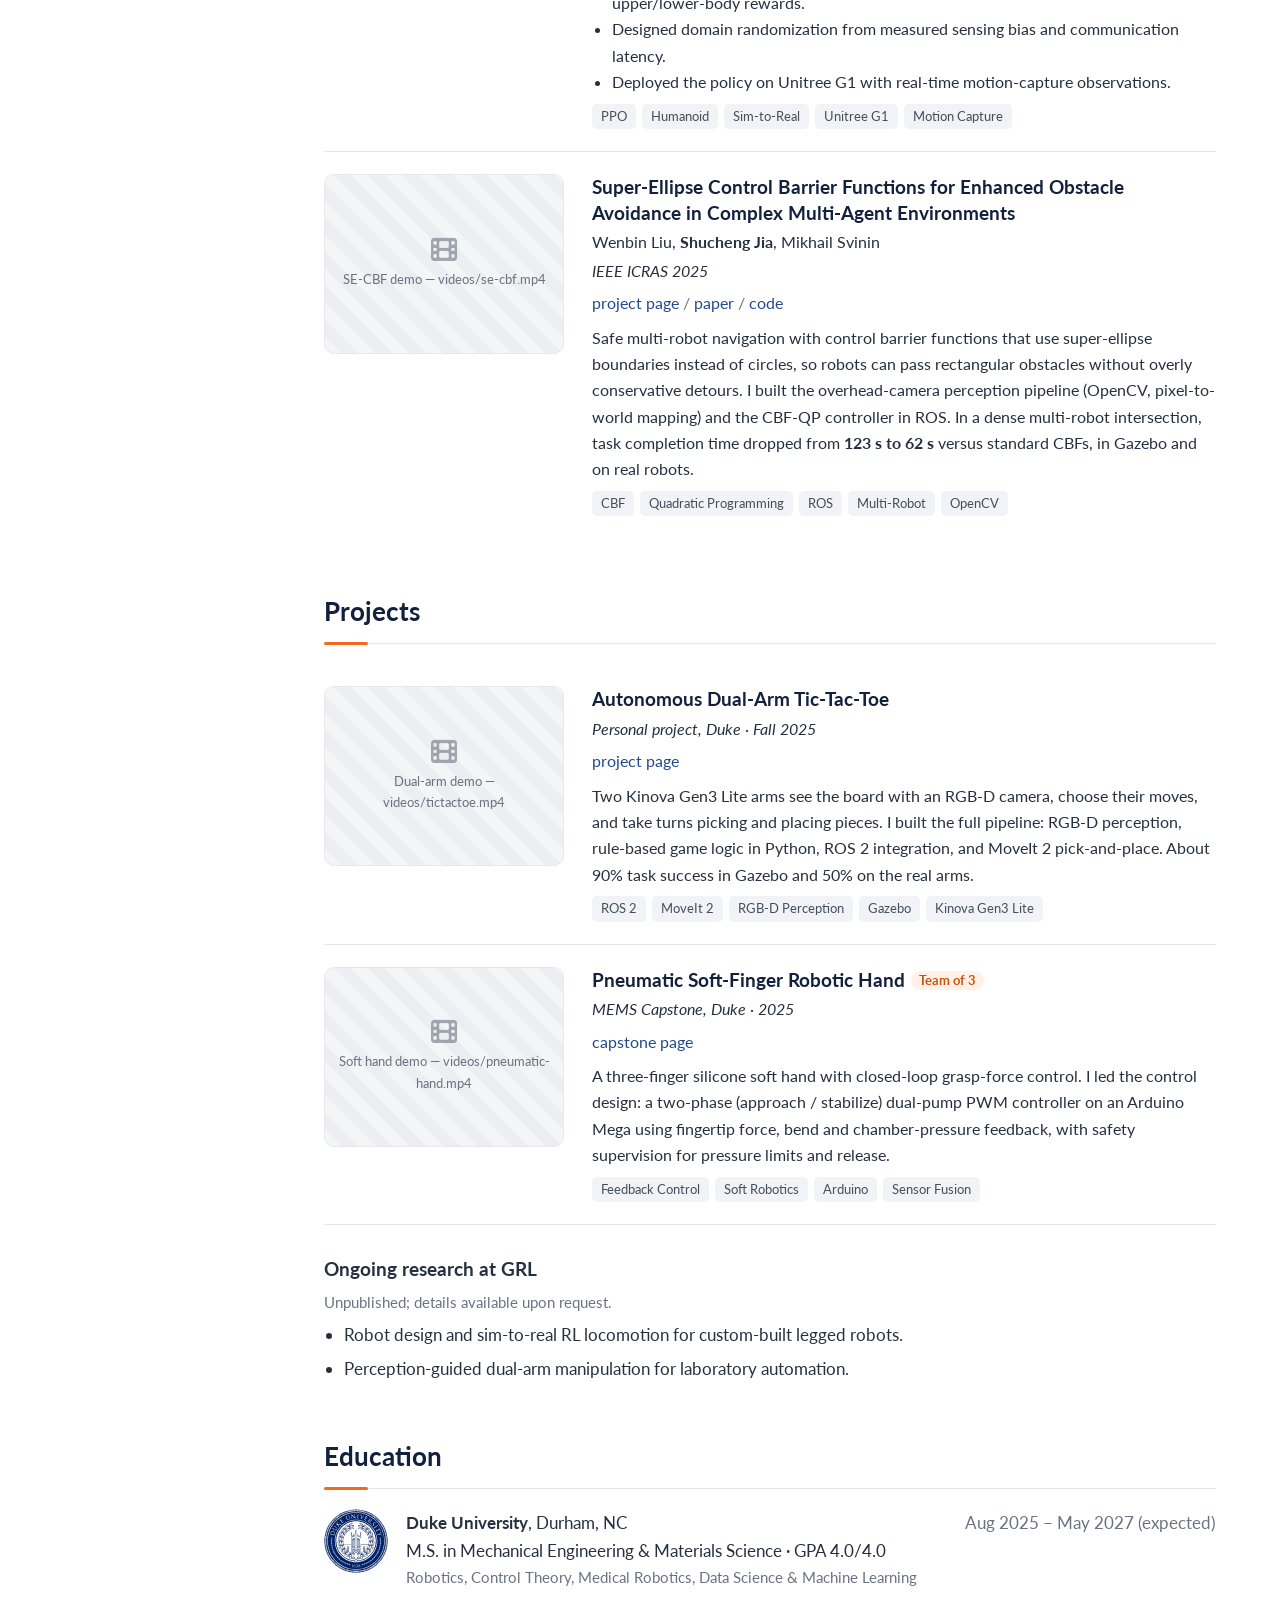
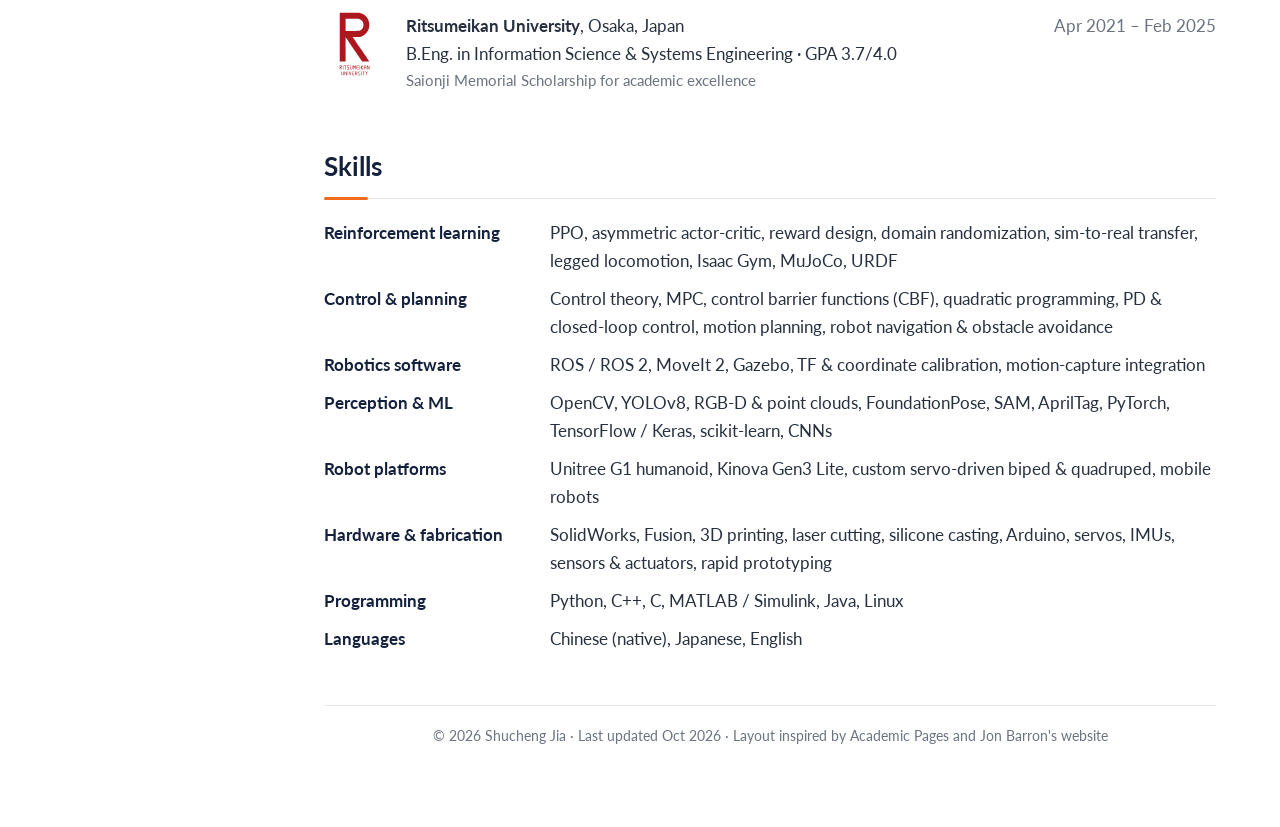
==== commit 9104564f: "Remove Chinese CV button" ====
--- a/index.html
+++ b/index.html
@@ -31,7 +31,6 @@
       <li><a href="https://www.linkedin.com/in/shucheng-jia-72619a384/" target="_blank" rel="noopener"><i class="fa-brands fa-linkedin-in"></i><span>LinkedIn</span></a></li>
       <li><a href="https://github.com/FlashJIA" target="_blank" rel="noopener"><i class="fa-brands fa-github"></i><span>GitHub</span></a></li>
       <li><a href="files/Shucheng_Jia_CV.pdf" target="_blank" rel="noopener"><i class="fa-solid fa-file-lines"></i><span>CV</span></a></li>
-      <li><a href="files/Shucheng_Jia_CV_zh.pdf" target="_blank" rel="noopener" lang="zh"><i class="fa-solid fa-file-lines"></i><span>中文简历</span></a></li>
       <li class="loc"><i class="fa-solid fa-location-dot"></i><span>Durham, NC</span></li>
     </ul>
 
@@ -59,7 +58,6 @@
         <div class="cta">
           <a class="btn-primary" href="mailto:shucheng.jia@duke.edu"><i class="fa-solid fa-envelope"></i> Email me</a>
           <a class="btn-outline" href="files/Shucheng_Jia_CV.pdf" target="_blank" rel="noopener"><i class="fa-solid fa-file-lines"></i> CV</a>
-          <a class="btn-outline" href="files/Shucheng_Jia_CV_zh.pdf" target="_blank" rel="noopener" lang="zh"><i class="fa-solid fa-file-lines"></i> 中文简历</a>
           <a class="btn-outline" href="https://github.com/FlashJIA" target="_blank" rel="noopener"><i class="fa-brands fa-github"></i> GitHub</a>
         </div>
         <ul class="chips"><li>Reinforcement Learning</li><li>Humanoids</li><li>Sim-to-Real</li><li>ROS 2</li></ul>
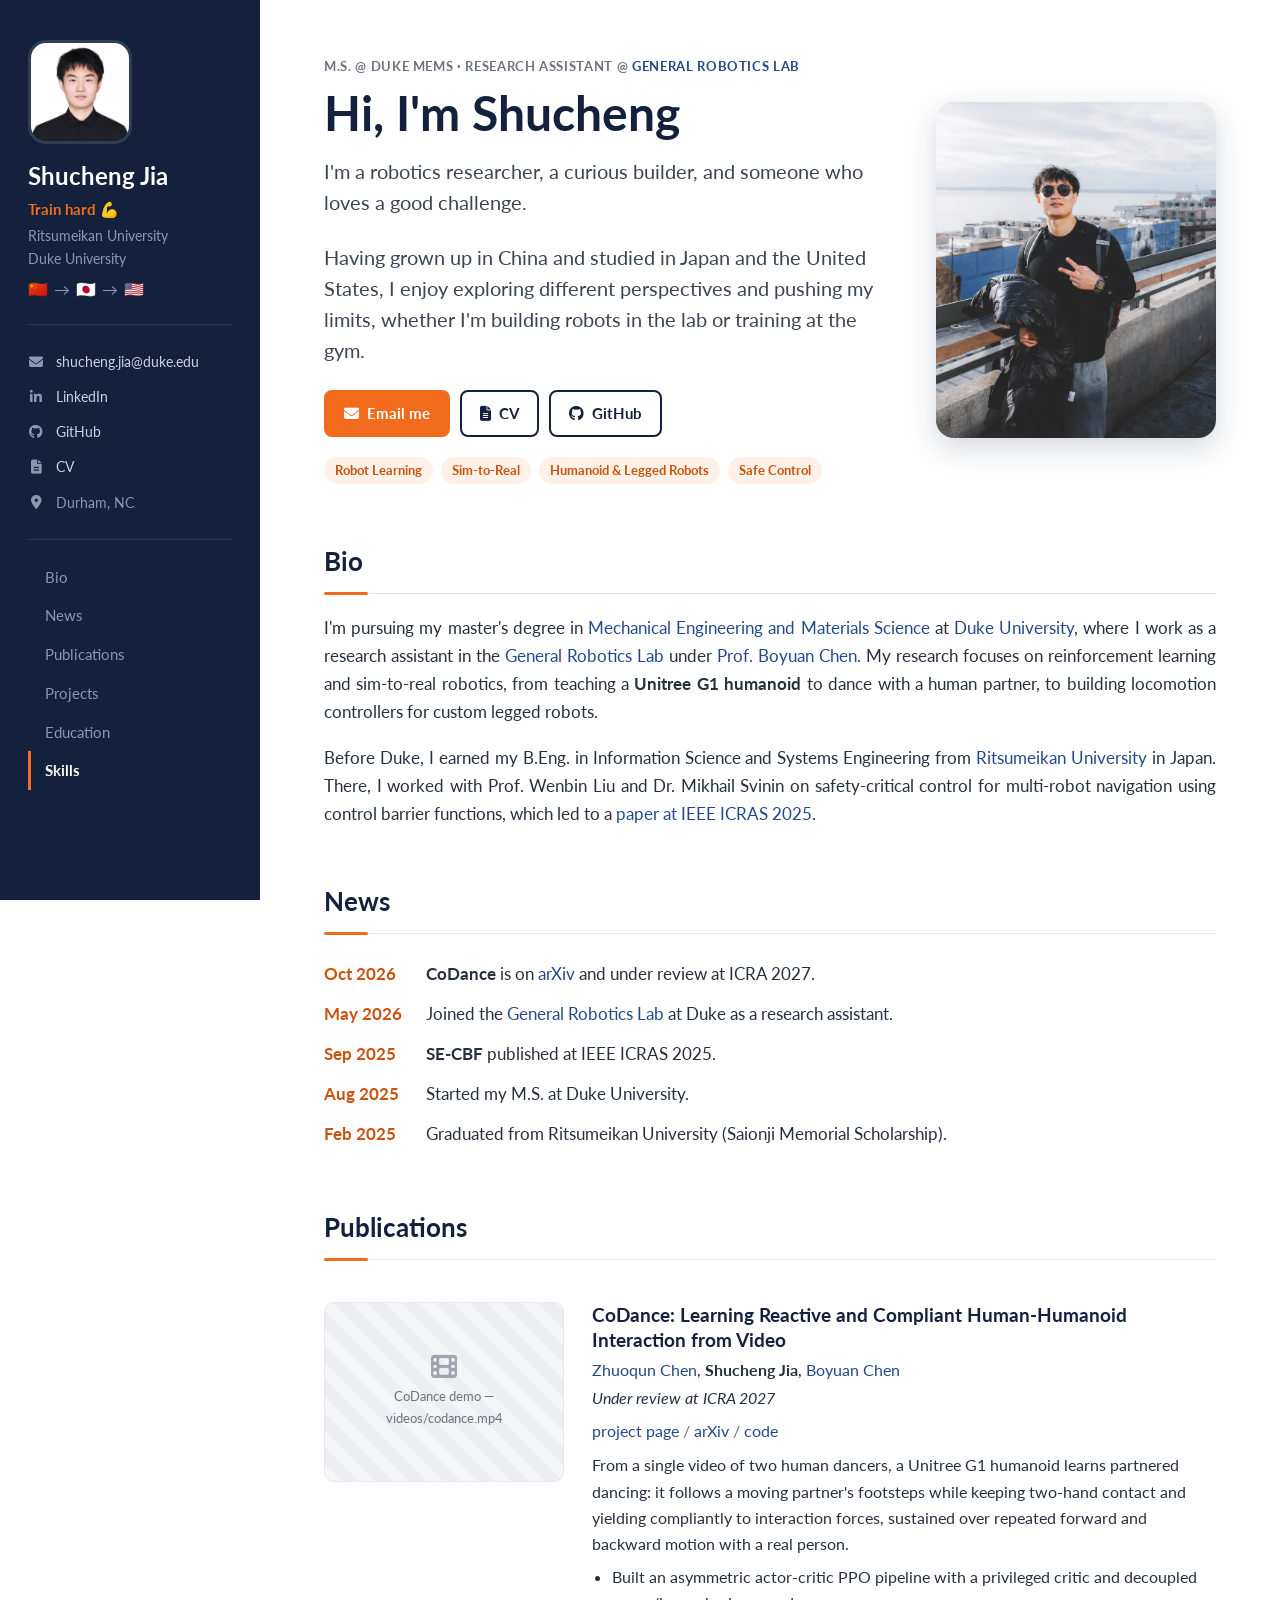
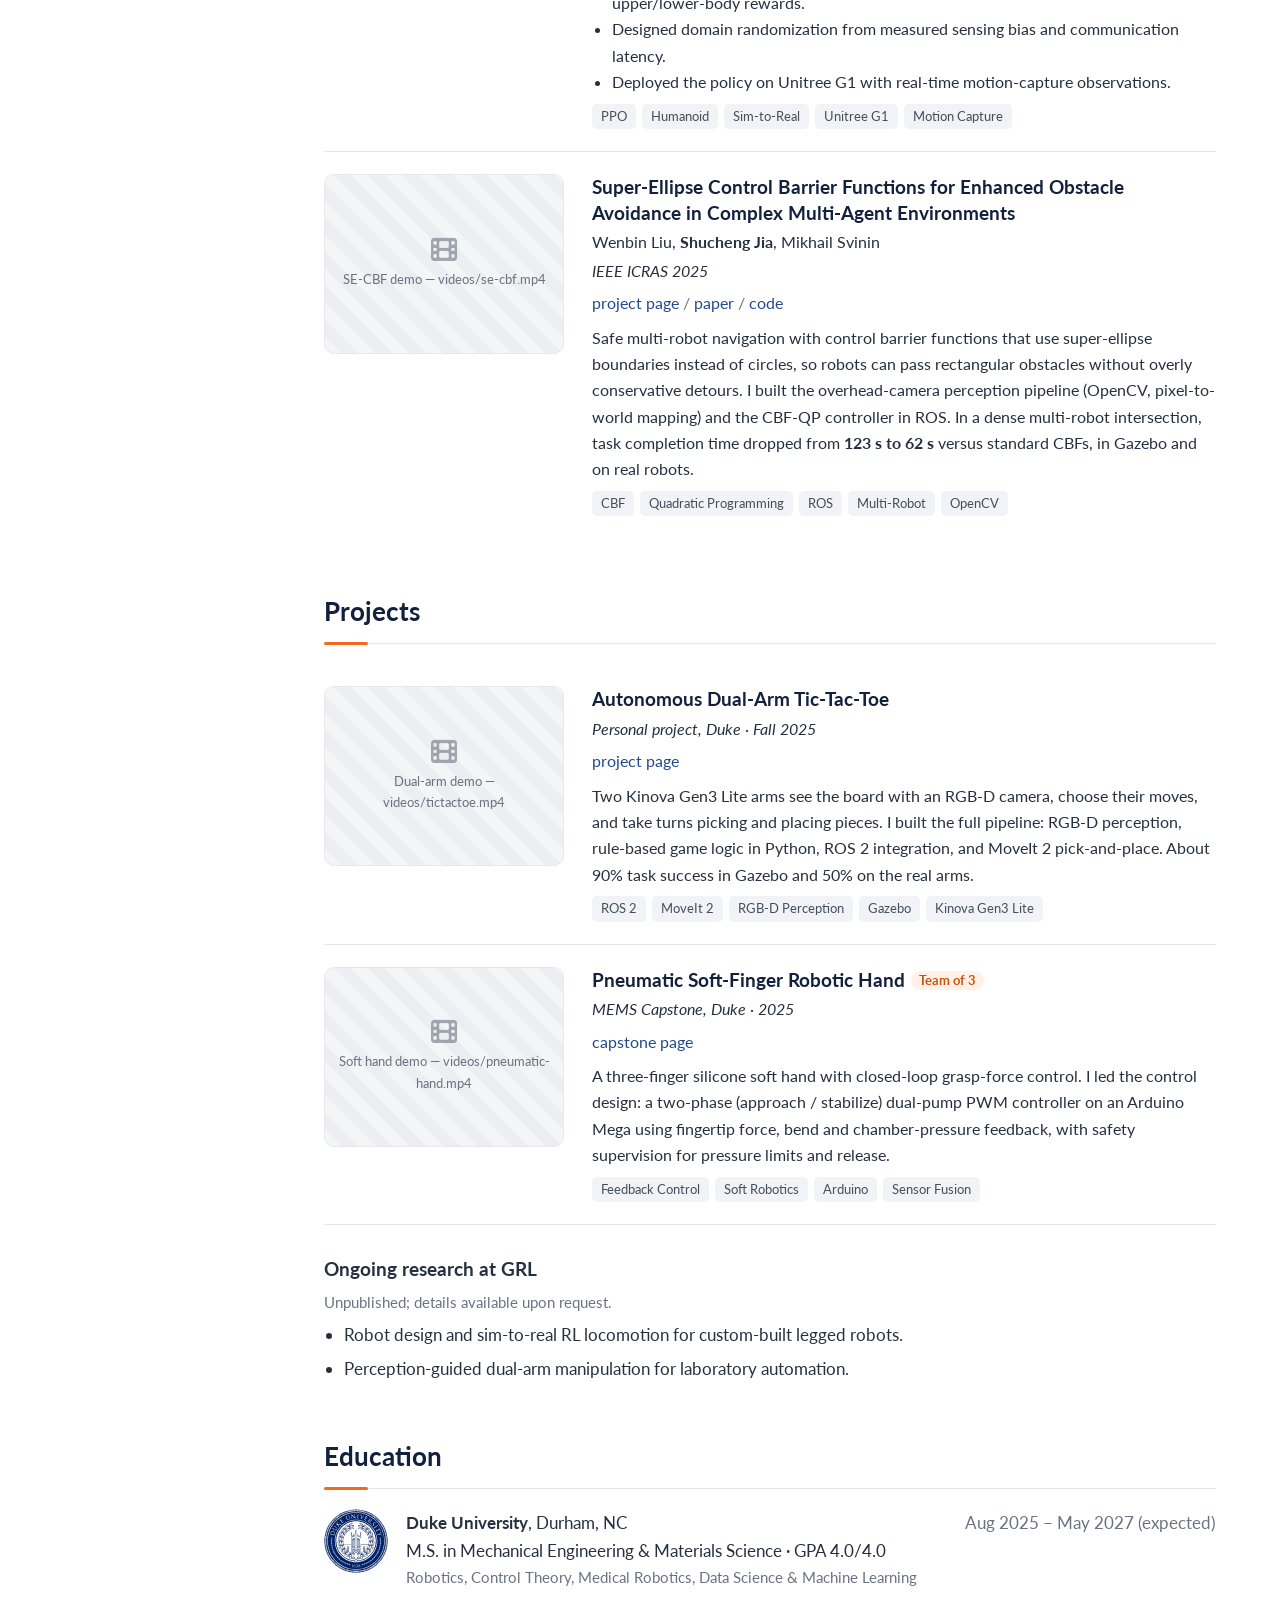
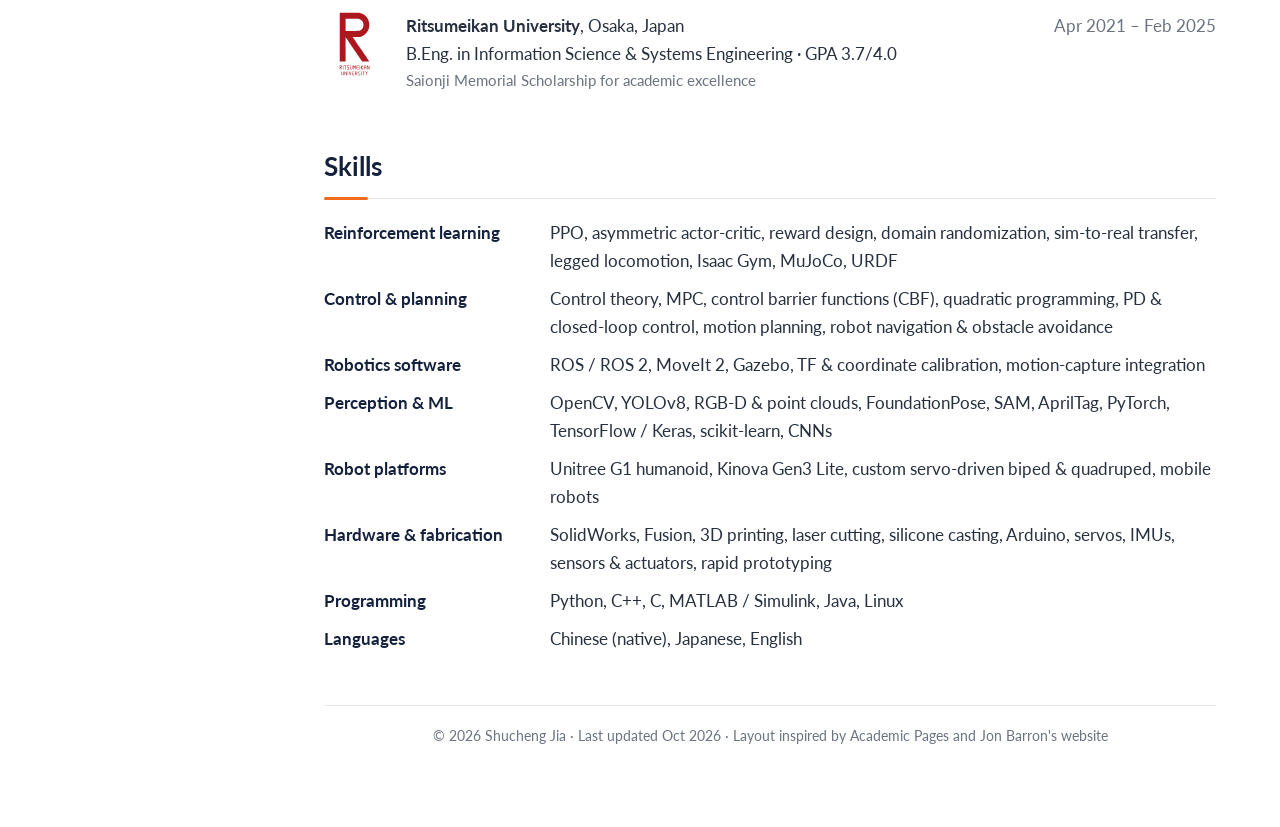
==== commit 49c9f61c: "Update hero tags" ====
--- a/index.html
+++ b/index.html
@@ -60,7 +60,7 @@
           <a class="btn-outline" href="files/Shucheng_Jia_CV.pdf" target="_blank" rel="noopener"><i class="fa-solid fa-file-lines"></i> CV</a>
           <a class="btn-outline" href="https://github.com/FlashJIA" target="_blank" rel="noopener"><i class="fa-brands fa-github"></i> GitHub</a>
         </div>
-        <ul class="chips"><li>Reinforcement Learning</li><li>Humanoids</li><li>Sim-to-Real</li><li>ROS 2</li></ul>
+        <ul class="chips"><li>Robot Learning</li><li>Sim-to-Real</li><li>Humanoid &amp; Legged Robots</li><li>Safe Control</li></ul>
       </div>
       <div class="hero-photo">
         <div class="media-box" data-img="images/hero.jpg" data-label="Your photo"></div>
